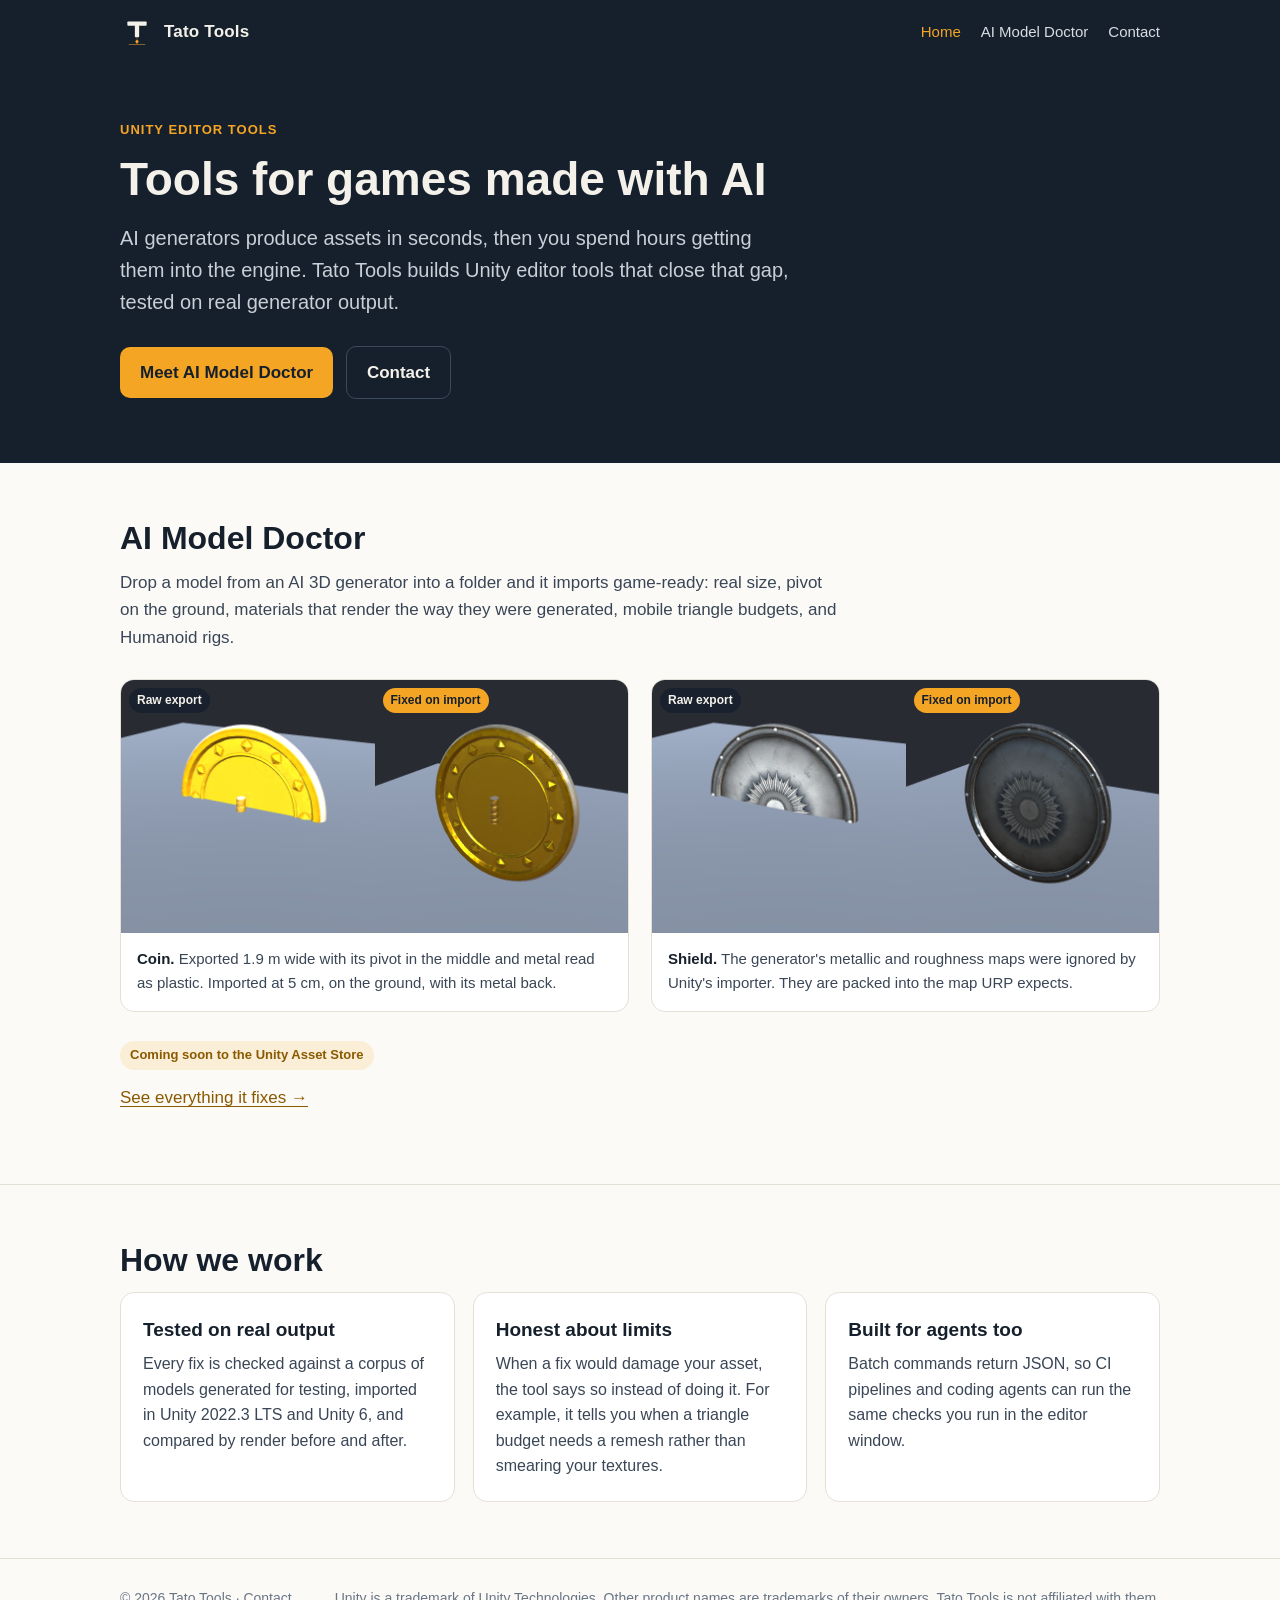
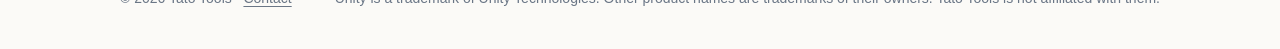
==== index.html @ 4ff6f4cd "Tato Tools website: home, AI Model Doctor and contact pages Co-Authored-By: Claude Opus 5.5 <noreply" ====
<!doctype html>
<html lang="en">
<head>
  <meta charset="utf-8">
  <meta name="viewport" content="width=device-width, initial-scale=1">
  <title>Tato Tools — Unity tools for games made with AI</title>
  <meta name="description" content="Tato Tools builds Unity editor tools for developers who use AI generators. AI Model Doctor makes AI-generated 3D models game-ready on import.">
  <link rel="icon" href="assets/logo.svg" type="image/svg+xml">
  <link rel="apple-touch-icon" href="assets/apple-touch-icon.png">
  <link rel="stylesheet" href="style.css">
</head>
<body>
  <header class="site-header">
    <div class="wrap">
      <a class="brand" href="./"><img src="assets/logo.svg" alt="">Tato Tools</a>
      <nav class="nav" aria-label="Main">
        <a href="./" aria-current="page">Home</a>
        <a href="ai-model-doctor.html">AI Model Doctor</a>
        <a href="contact.html">Contact</a>
      </nav>
    </div>
  </header>

  <div class="hero">
    <div class="wrap">
      <div class="eyebrow">Unity editor tools</div>
      <h1>Tools for games made with AI</h1>
      <p>AI generators produce assets in seconds, then you spend hours getting them into the engine. Tato Tools builds Unity editor tools that close that gap, tested on real generator output.</p>
      <a class="button" href="ai-model-doctor.html">Meet AI Model Doctor</a>
      <a class="button secondary" href="contact.html">Contact</a>
    </div>
  </div>

  <main>
    <section>
      <div class="wrap">
        <h2>AI Model Doctor</h2>
        <p class="lead">Drop a model from an AI 3D generator into a folder and it imports game-ready: real size, pivot on the ground, materials that render the way they were generated, mobile triangle budgets, and Humanoid rigs.</p>
        <div class="pairs">
          <div class="pair">
            <div class="images">
              <figure><img src="assets/coin-raw.png" alt="Raw generator export of a gold coin: 1.9 m wide, flat yellow, half sunk into the ground" loading="lazy"><figcaption>Raw export</figcaption></figure>
              <figure class="after"><img src="assets/coin-fixed.png" alt="The same coin after AI Model Doctor: 5 cm, metallic gold, standing on the ground" loading="lazy"><figcaption>Fixed on import</figcaption></figure>
            </div>
            <div class="caption"><strong>Coin.</strong> Exported 1.9 m wide with its pivot in the middle and metal read as plastic. Imported at 5 cm, on the ground, with its metal back.</div>
          </div>
          <div class="pair">
            <div class="images">
              <figure><img src="assets/shield-raw.png" alt="Raw generator export of a metal shield, half sunk into the ground and flat grey" loading="lazy"><figcaption>Raw export</figcaption></figure>
              <figure class="after"><img src="assets/shield-fixed.png" alt="The same shield after AI Model Doctor, standing on the ground with metallic reflections" loading="lazy"><figcaption>Fixed on import</figcaption></figure>
            </div>
            <div class="caption"><strong>Shield.</strong> The generator's metallic and roughness maps were ignored by Unity's importer. They are packed into the map URP expects.</div>
          </div>
        </div>
        <p style="margin-top:28px"><span class="status">Coming soon to the Unity Asset Store</span><br><a href="ai-model-doctor.html">See everything it fixes →</a></p>
      </div>
    </section>

    <section>
      <div class="wrap">
        <h2>How we work</h2>
        <div class="grid">
          <div class="card"><h3>Tested on real output</h3><p>Every fix is checked against a corpus of models generated for testing, imported in Unity 2022.3 LTS and Unity 6, and compared by render before and after.</p></div>
          <div class="card"><h3>Honest about limits</h3><p>When a fix would damage your asset, the tool says so instead of doing it. For example, it tells you when a triangle budget needs a remesh rather than smearing your textures.</p></div>
          <div class="card"><h3>Built for agents too</h3><p>Batch commands return JSON, so CI pipelines and coding agents can run the same checks you run in the editor window.</p></div>
        </div>
      </div>
    </section>
  </main>

  <footer class="site-footer">
    <div class="wrap">
      <span>© 2026 Tato Tools · <a href="contact.html">Contact</a></span>
      <span>Unity is a trademark of Unity Technologies. Other product names are trademarks of their owners. Tato Tools is not affiliated with them.</span>
    </div>
  </footer>
</body>
</html>
---- style.css ----
:root {
  --ink: #16202c;
  --ink-soft: #3a4656;
  --muted: #6a7686;
  --paper: #fbfaf7;
  --card: #ffffff;
  --line: #e4e0d8;
  --amber: #f5a524;
  --amber-ink: #8a5a00;
  --cream: #f4f1ea;
  --ok: #2f7d4a;
  --radius: 14px;
  --max: 1080px;
}

@media (prefers-color-scheme: dark) {
  :root {
    --ink: #eef0f3;
    --ink-soft: #c3cad3;
    --muted: #8f99a6;
    --paper: #10171f;
    --card: #16202c;
    --line: #26323f;
    --amber-ink: #f5a524;
    --ok: #6cc28a;
  }
}

* { box-sizing: border-box; }

html { -webkit-text-size-adjust: 100%; }

body {
  margin: 0;
  background: var(--paper);
  color: var(--ink);
  font: 17px/1.6 -apple-system, BlinkMacSystemFont, "Segoe UI", Inter, Roboto, "Helvetica Neue", Arial, sans-serif;
}

a { color: var(--amber-ink); text-underline-offset: 3px; }

img { max-width: 100%; height: auto; display: block; }

.wrap { max-width: var(--max); margin: 0 auto; padding: 0 20px; }

/* Header */
.site-header { background: #16202c; color: var(--cream); }
.site-header .wrap { display: flex; align-items: center; justify-content: space-between; gap: 16px; min-height: 64px; flex-wrap: wrap; }
.brand { display: flex; align-items: center; gap: 10px; color: var(--cream); text-decoration: none; font-weight: 700; letter-spacing: 0.2px; }
.brand img { width: 34px; height: 34px; border-radius: 8px; }
.nav { display: flex; gap: 20px; flex-wrap: wrap; }
.nav a { color: #d9dde3; text-decoration: none; font-size: 15px; }
.nav a:hover, .nav a[aria-current="page"] { color: var(--amber); }

/* Hero */
.hero { background: #16202c; color: var(--cream); padding: 56px 0 64px; }
.hero h1 { font-size: clamp(30px, 5vw, 46px); line-height: 1.15; margin: 0 0 16px; max-width: 760px; }
.hero p { color: #c9cfd7; font-size: clamp(17px, 2.2vw, 20px); max-width: 680px; margin: 0 0 28px; }
.eyebrow { color: var(--amber); font-weight: 600; letter-spacing: 1px; text-transform: uppercase; font-size: 13px; margin-bottom: 12px; }

.button {
  display: inline-block; padding: 12px 20px; border-radius: 10px; font-weight: 600; text-decoration: none;
  background: var(--amber); color: #16202c;
}
.button.secondary { background: transparent; color: var(--cream); border: 1px solid #3b4a5b; margin-left: 8px; }

/* Sections */
section { padding: 56px 0; }
section + section { border-top: 1px solid var(--line); }
h2 { font-size: clamp(24px, 3.4vw, 32px); line-height: 1.2; margin: 0 0 12px; }
h3 { font-size: 19px; margin: 0 0 6px; }
.lead { color: var(--ink-soft); max-width: 720px; margin: 0 0 28px; }

.grid { display: grid; gap: 18px; grid-template-columns: repeat(auto-fit, minmax(260px, 1fr)); }
.card { background: var(--card); border: 1px solid var(--line); border-radius: var(--radius); padding: 22px; }
.card p { margin: 0; color: var(--ink-soft); font-size: 16px; }

/* Before / after */
.pairs { display: grid; gap: 22px; grid-template-columns: repeat(auto-fit, minmax(300px, 1fr)); }
.pair { background: var(--card); border: 1px solid var(--line); border-radius: var(--radius); overflow: hidden; }
.pair .images { display: grid; grid-template-columns: 1fr 1fr; }
.pair figure { margin: 0; position: relative; }
.pair figcaption { position: absolute; left: 8px; top: 8px; font-size: 12px; font-weight: 600; padding: 3px 8px; border-radius: 999px; background: rgba(22, 32, 44, 0.85); color: var(--cream); }
.pair figure.after figcaption { background: var(--amber); color: #16202c; }
.pair .caption { padding: 14px 16px 16px; font-size: 15px; color: var(--ink-soft); }
.pair .caption strong { color: var(--ink); }

.shot { border-radius: var(--radius); border: 1px solid var(--line); overflow: hidden; }

.checklist { list-style: none; padding: 0; margin: 0; display: grid; gap: 10px; }
.checklist li { padding-left: 28px; position: relative; color: var(--ink-soft); }
.checklist li::before { content: "✓"; position: absolute; left: 0; top: 0; color: var(--ok); font-weight: 700; }

.status { display: inline-block; font-size: 13px; font-weight: 600; padding: 4px 10px; border-radius: 999px; background: rgba(245, 165, 36, 0.15); color: var(--amber-ink); margin-bottom: 14px; }

.contact-box { max-width: 680px; }
.contact-box .email { font-size: 22px; font-weight: 700; }

/* Footer */
.site-footer { border-top: 1px solid var(--line); padding: 28px 0 40px; color: var(--muted); font-size: 14px; }
.site-footer .wrap { display: flex; flex-wrap: wrap; gap: 8px 24px; justify-content: space-between; }
.site-footer a { color: var(--muted); }

@media (max-width: 560px) {
  .button.secondary { margin: 10px 0 0; }
  section { padding: 40px 0; }
}
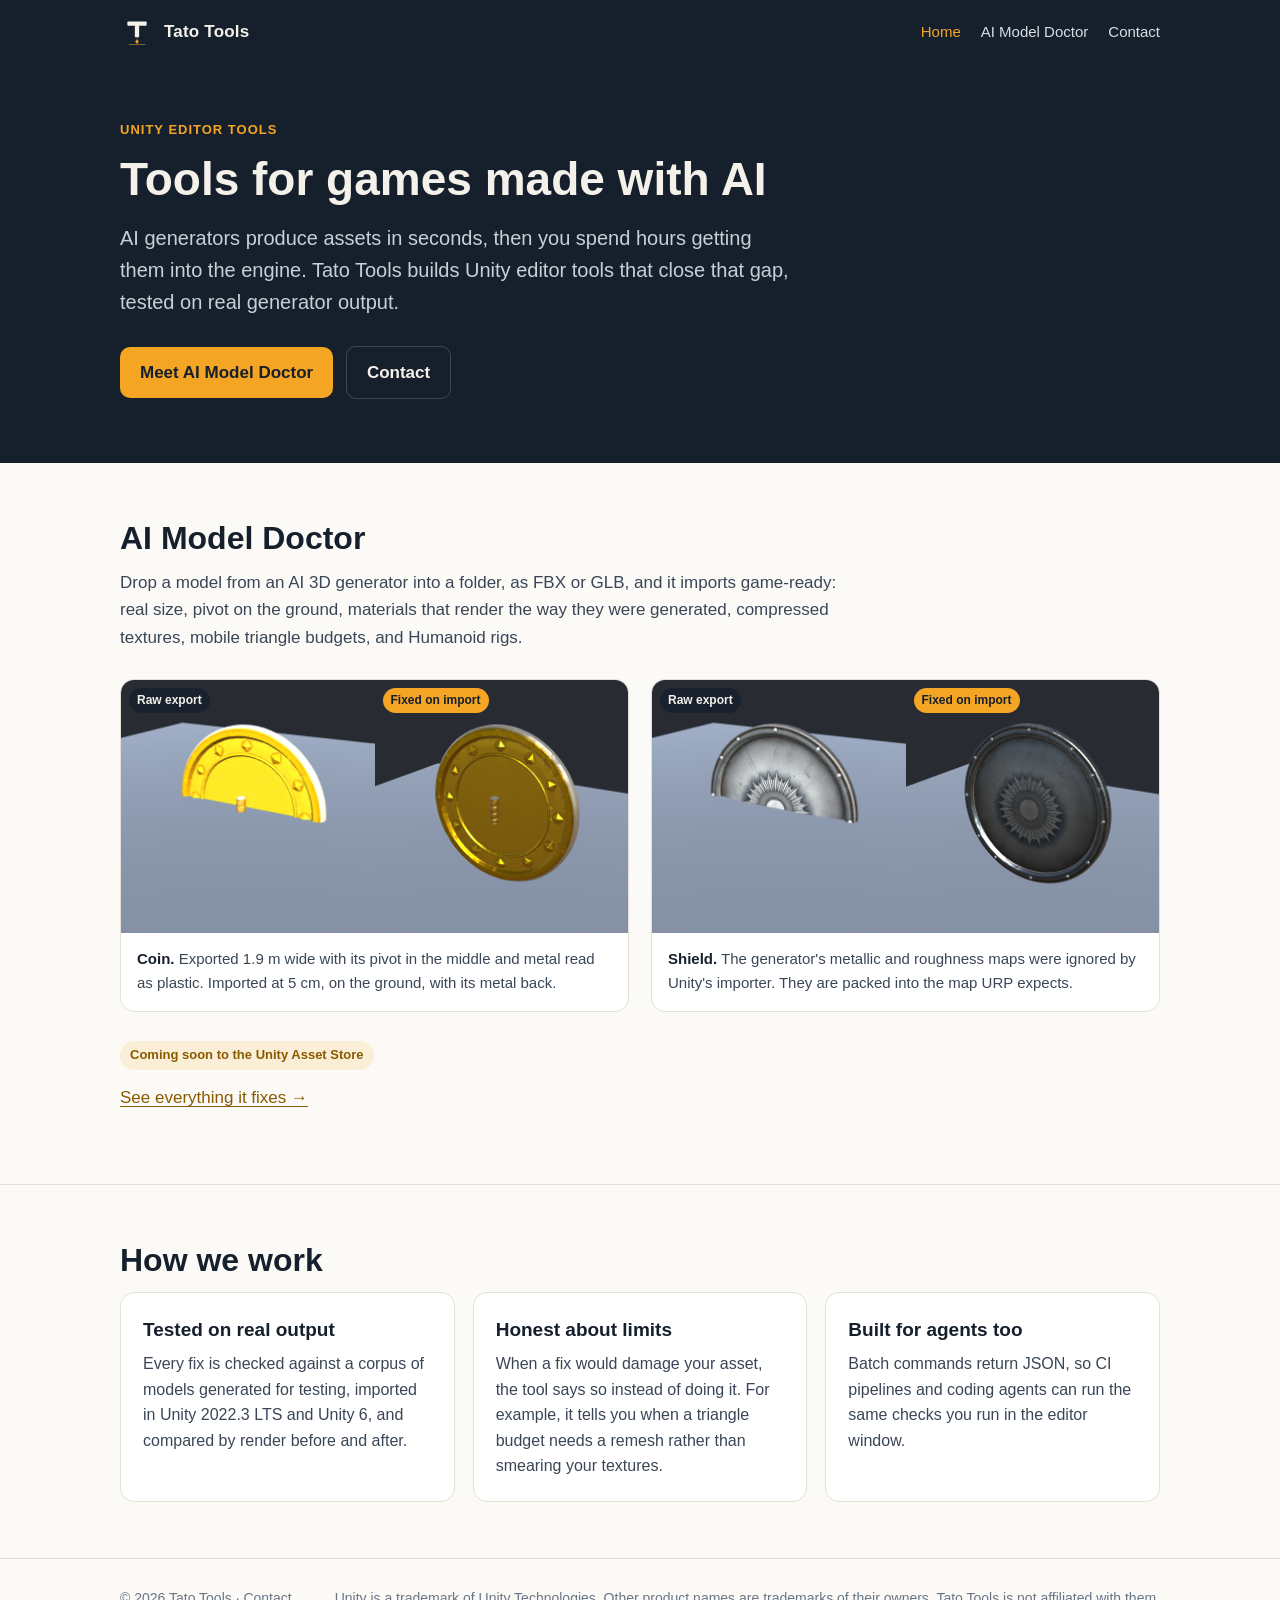
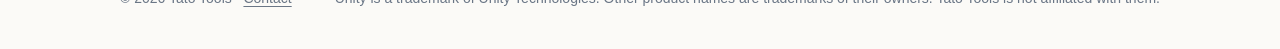
==== commit d91a500b: "AI Model Doctor page: GLB textures, GeneratedAssets folder, GLB build sizes - Header and lead: teste" ====
--- a/index.html
+++ b/index.html
@@ -35,7 +35,7 @@
     <section>
       <div class="wrap">
         <h2>AI Model Doctor</h2>
-        <p class="lead">Drop a model from an AI 3D generator into a folder and it imports game-ready: real size, pivot on the ground, materials that render the way they were generated, mobile triangle budgets, and Humanoid rigs.</p>
+        <p class="lead">Drop a model from an AI 3D generator into a folder, as FBX or GLB, and it imports game-ready: real size, pivot on the ground, materials that render the way they were generated, compressed textures, mobile triangle budgets, and Humanoid rigs.</p>
         <div class="pairs">
           <div class="pair">
             <div class="images">
--- a/style.css
+++ b/style.css
@@ -85,6 +85,13 @@
 .pair .caption { padding: 14px 16px 16px; font-size: 15px; color: var(--ink-soft); }
 .pair .caption strong { color: var(--ink); }
 
+/* Measured numbers */
+.stats { display: grid; gap: 18px; grid-template-columns: repeat(auto-fit, minmax(220px, 1fr)); }
+.stat { background: var(--card); border: 1px solid var(--line); border-radius: var(--radius); padding: 20px 22px; }
+.stat .figure { font-size: clamp(24px, 3vw, 30px); font-weight: 700; line-height: 1.2; font-variant-numeric: tabular-nums; }
+.stat .figure span { color: var(--amber-ink); }
+.stat p { margin: 6px 0 0; color: var(--ink-soft); font-size: 15px; }
+
 .shot { border-radius: var(--radius); border: 1px solid var(--line); overflow: hidden; }
 
 .checklist { list-style: none; padding: 0; margin: 0; display: grid; gap: 10px; }
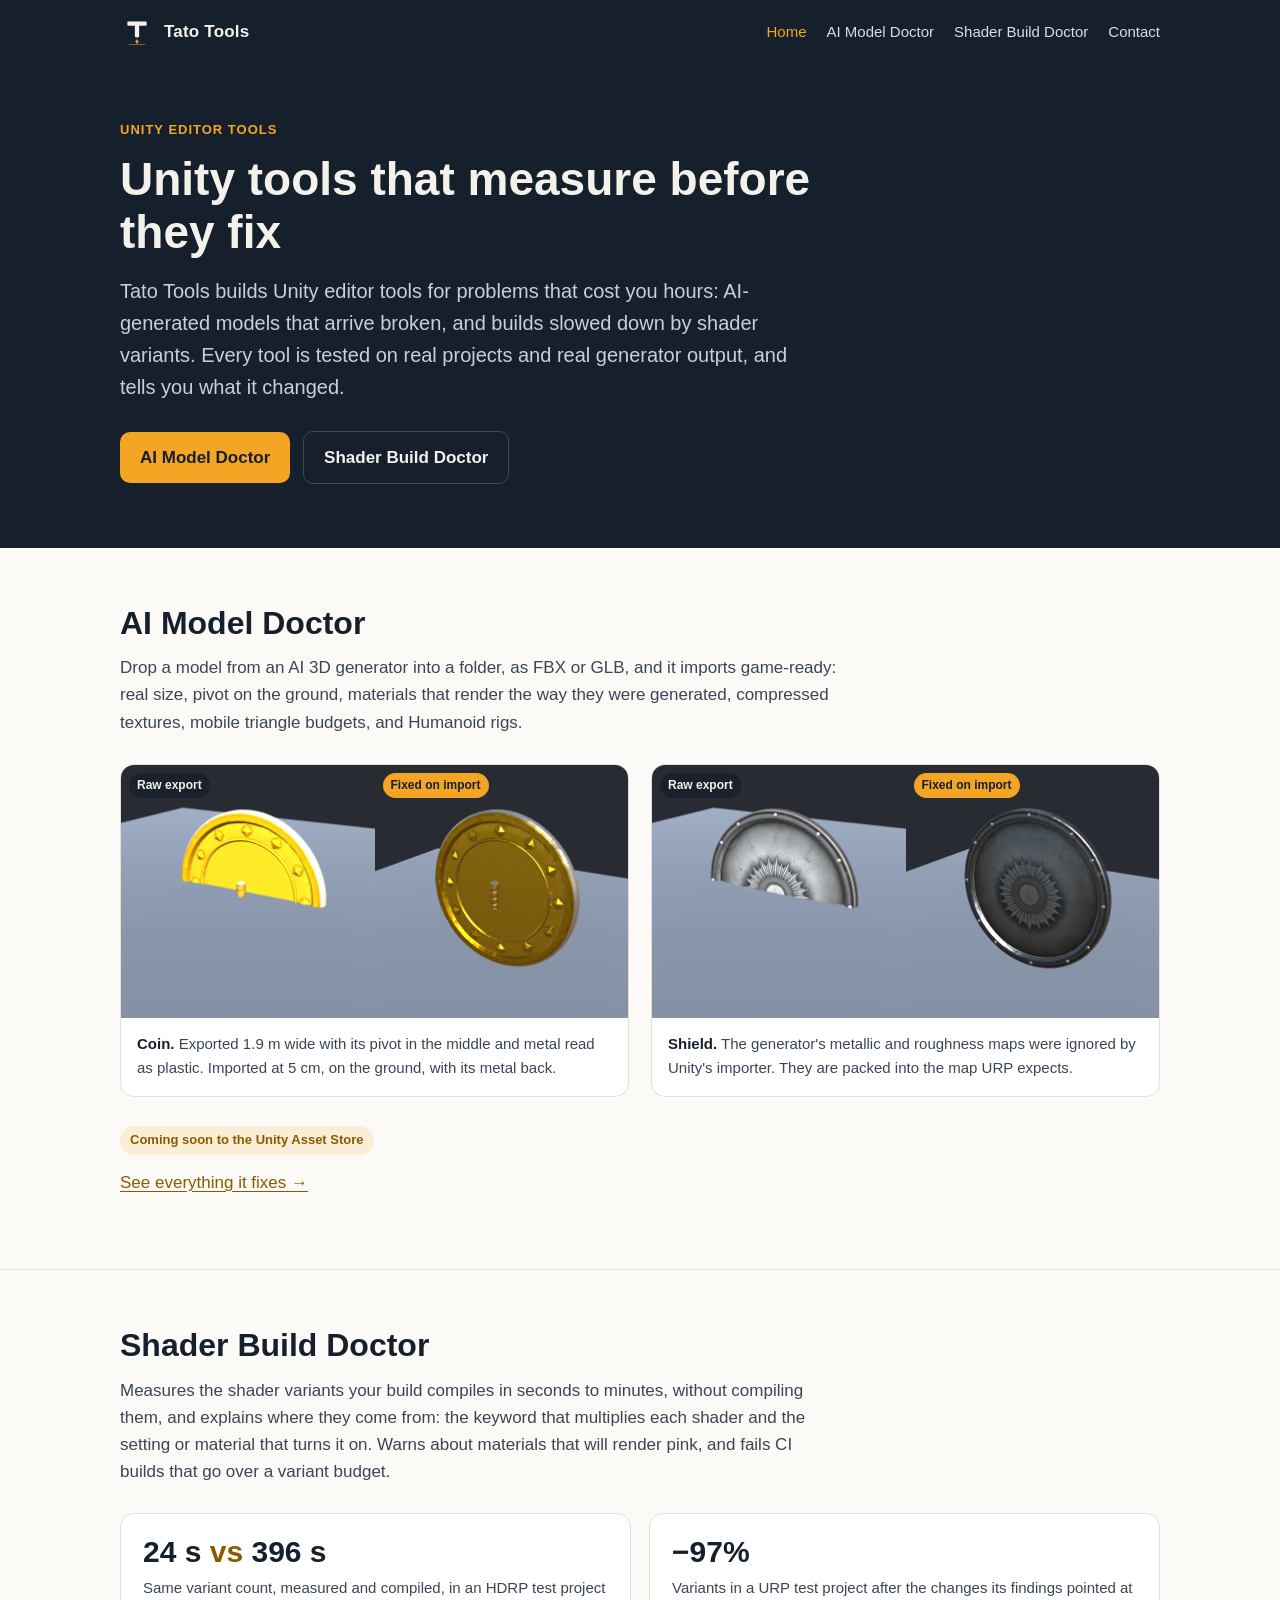
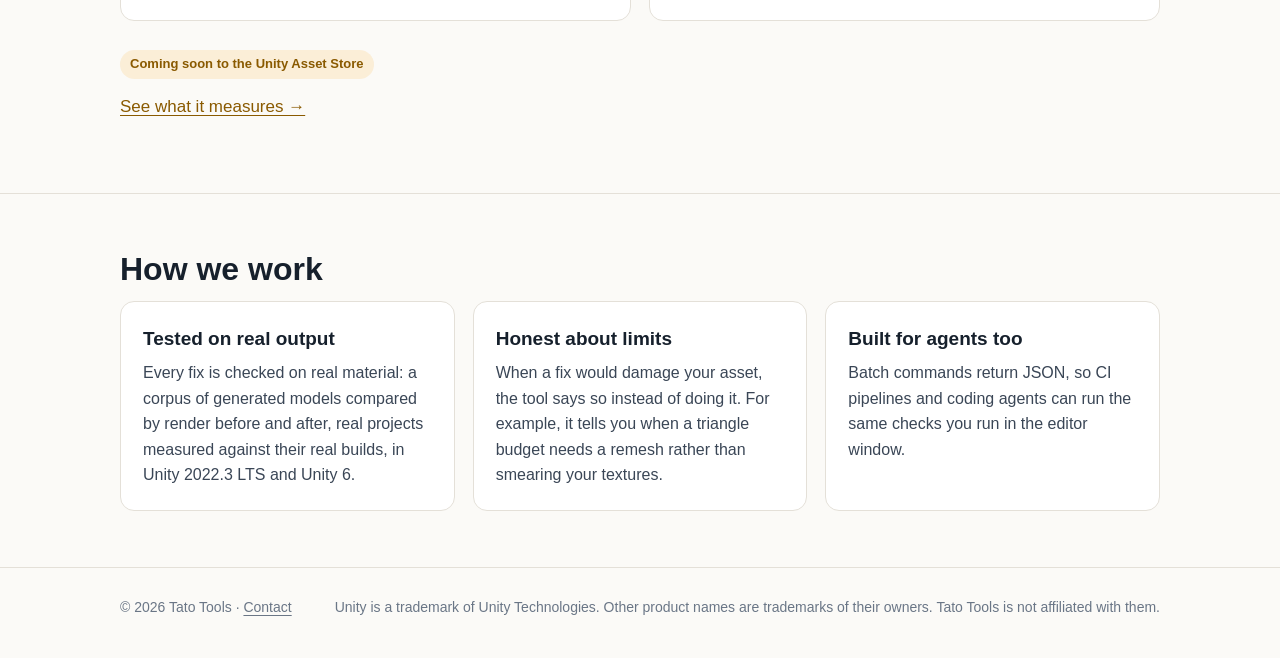
==== commit 4279cd95: "Shader Build Doctor page, and a home page for both tools Co-Authored-By: Claude Opus 5.5 <noreply@an" ====
--- a/index.html
+++ b/index.html
@@ -3,8 +3,8 @@
 <head>
   <meta charset="utf-8">
   <meta name="viewport" content="width=device-width, initial-scale=1">
-  <title>Tato Tools — Unity tools for games made with AI</title>
-  <meta name="description" content="Tato Tools builds Unity editor tools for developers who use AI generators. AI Model Doctor makes AI-generated 3D models game-ready on import.">
+  <title>Tato Tools — Unity editor tools</title>
+  <meta name="description" content="Tato Tools builds Unity editor tools that measure before they fix. AI Model Doctor makes AI-generated 3D models game-ready on import; Shader Build Doctor measures and explains shader variants and build times.">
   <link rel="icon" href="assets/logo.svg" type="image/svg+xml">
   <link rel="apple-touch-icon" href="assets/apple-touch-icon.png">
   <link rel="stylesheet" href="style.css">
@@ -16,6 +16,7 @@
       <nav class="nav" aria-label="Main">
         <a href="./" aria-current="page">Home</a>
         <a href="ai-model-doctor.html">AI Model Doctor</a>
+        <a href="shader-build-doctor.html">Shader Build Doctor</a>
         <a href="contact.html">Contact</a>
       </nav>
     </div>
@@ -24,10 +25,10 @@
   <div class="hero">
     <div class="wrap">
       <div class="eyebrow">Unity editor tools</div>
-      <h1>Tools for games made with AI</h1>
-      <p>AI generators produce assets in seconds, then you spend hours getting them into the engine. Tato Tools builds Unity editor tools that close that gap, tested on real generator output.</p>
-      <a class="button" href="ai-model-doctor.html">Meet AI Model Doctor</a>
-      <a class="button secondary" href="contact.html">Contact</a>
+      <h1>Unity tools that measure before they fix</h1>
+      <p>Tato Tools builds Unity editor tools for problems that cost you hours: AI-generated models that arrive broken, and builds slowed down by shader variants. Every tool is tested on real projects and real generator output, and tells you what it changed.</p>
+      <a class="button" href="ai-model-doctor.html">AI Model Doctor</a>
+      <a class="button secondary" href="shader-build-doctor.html">Shader Build Doctor</a>
     </div>
   </div>
 
@@ -58,9 +59,21 @@
 
     <section>
       <div class="wrap">
+        <h2>Shader Build Doctor</h2>
+        <p class="lead">Measures the shader variants your build compiles in seconds to minutes, without compiling them, and explains where they come from: the keyword that multiplies each shader and the setting or material that turns it on. Warns about materials that will render pink, and fails CI builds that go over a variant budget.</p>
+        <div class="stats">
+          <div class="stat"><div class="figure">24 s <span>vs</span> 396 s</div><p>Same variant count, measured and compiled, in an HDRP test project</p></div>
+          <div class="stat"><div class="figure">−97%</div><p>Variants in a URP test project after the changes its findings pointed at</p></div>
+        </div>
+        <p style="margin-top:28px"><span class="status">Coming soon to the Unity Asset Store</span><br><a href="shader-build-doctor.html">See what it measures →</a></p>
+      </div>
+    </section>
+
+    <section>
+      <div class="wrap">
         <h2>How we work</h2>
         <div class="grid">
-          <div class="card"><h3>Tested on real output</h3><p>Every fix is checked against a corpus of models generated for testing, imported in Unity 2022.3 LTS and Unity 6, and compared by render before and after.</p></div>
+          <div class="card"><h3>Tested on real output</h3><p>Every fix is checked on real material: a corpus of generated models compared by render before and after, real projects measured against their real builds, in Unity 2022.3 LTS and Unity 6.</p></div>
           <div class="card"><h3>Honest about limits</h3><p>When a fix would damage your asset, the tool says so instead of doing it. For example, it tells you when a triangle budget needs a remesh rather than smearing your textures.</p></div>
           <div class="card"><h3>Built for agents too</h3><p>Batch commands return JSON, so CI pipelines and coding agents can run the same checks you run in the editor window.</p></div>
         </div>
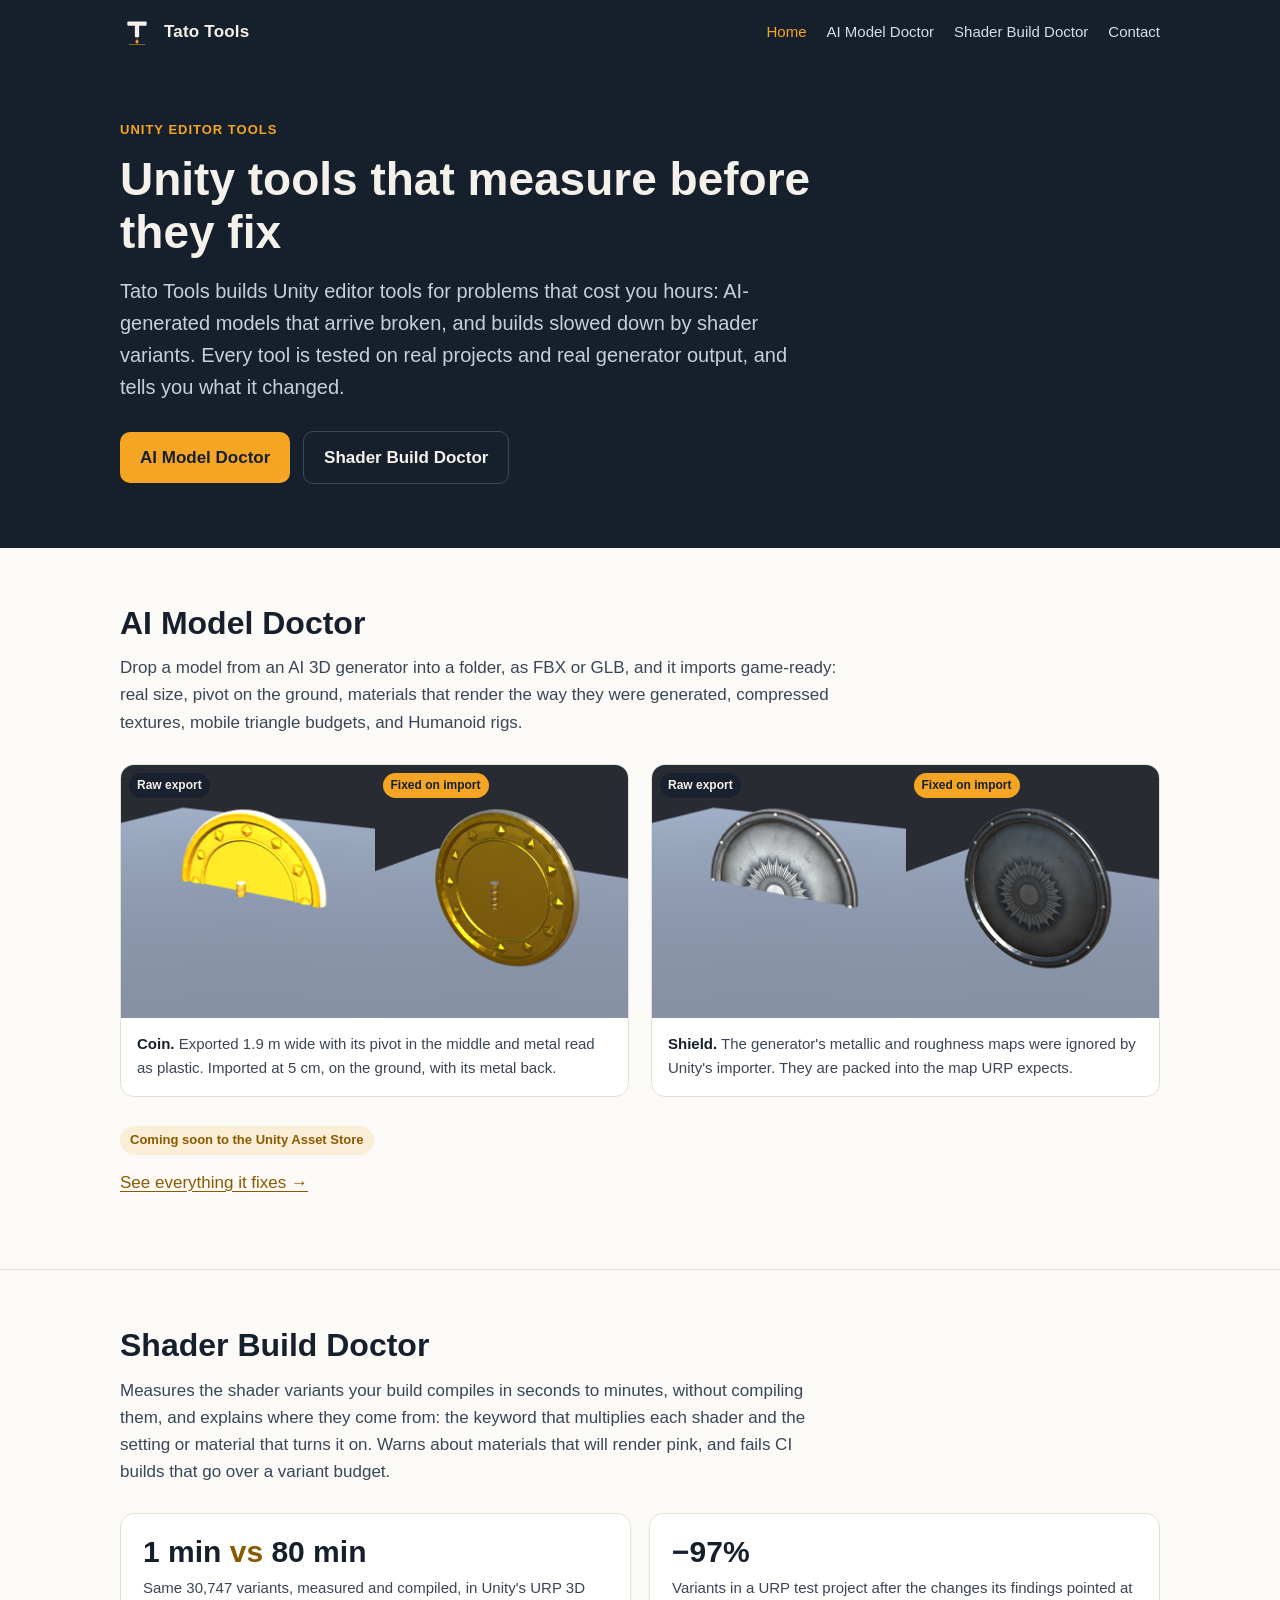
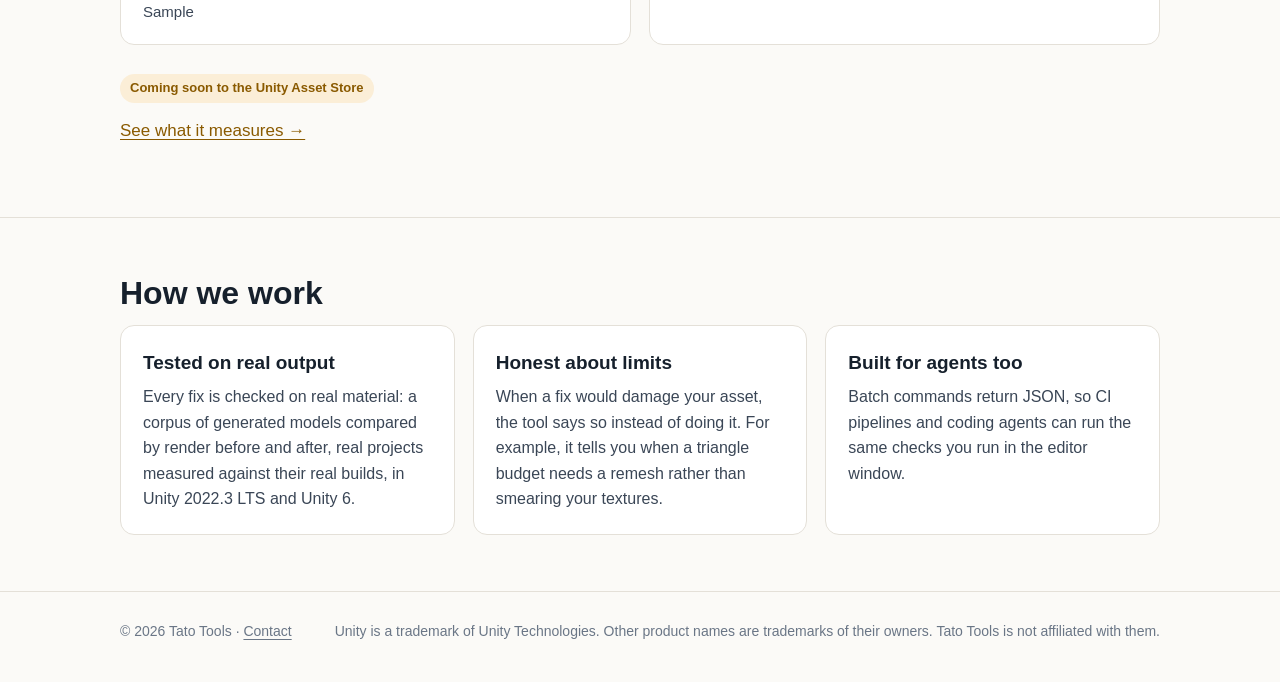
==== commit 4d18a937: "Shader Build Doctor: URP 3D Sample figures (1 min vs 80 min) Co-Authored-By: Claude Opus 5.5 <norepl" ====
--- a/index.html
+++ b/index.html
@@ -62,7 +62,7 @@
         <h2>Shader Build Doctor</h2>
         <p class="lead">Measures the shader variants your build compiles in seconds to minutes, without compiling them, and explains where they come from: the keyword that multiplies each shader and the setting or material that turns it on. Warns about materials that will render pink, and fails CI builds that go over a variant budget.</p>
         <div class="stats">
-          <div class="stat"><div class="figure">24 s <span>vs</span> 396 s</div><p>Same variant count, measured and compiled, in an HDRP test project</p></div>
+          <div class="stat"><div class="figure">1 min <span>vs</span> 80 min</div><p>Same 30,747 variants, measured and compiled, in Unity's URP 3D Sample</p></div>
           <div class="stat"><div class="figure">−97%</div><p>Variants in a URP test project after the changes its findings pointed at</p></div>
         </div>
         <p style="margin-top:28px"><span class="status">Coming soon to the Unity Asset Store</span><br><a href="shader-build-doctor.html">See what it measures →</a></p>
